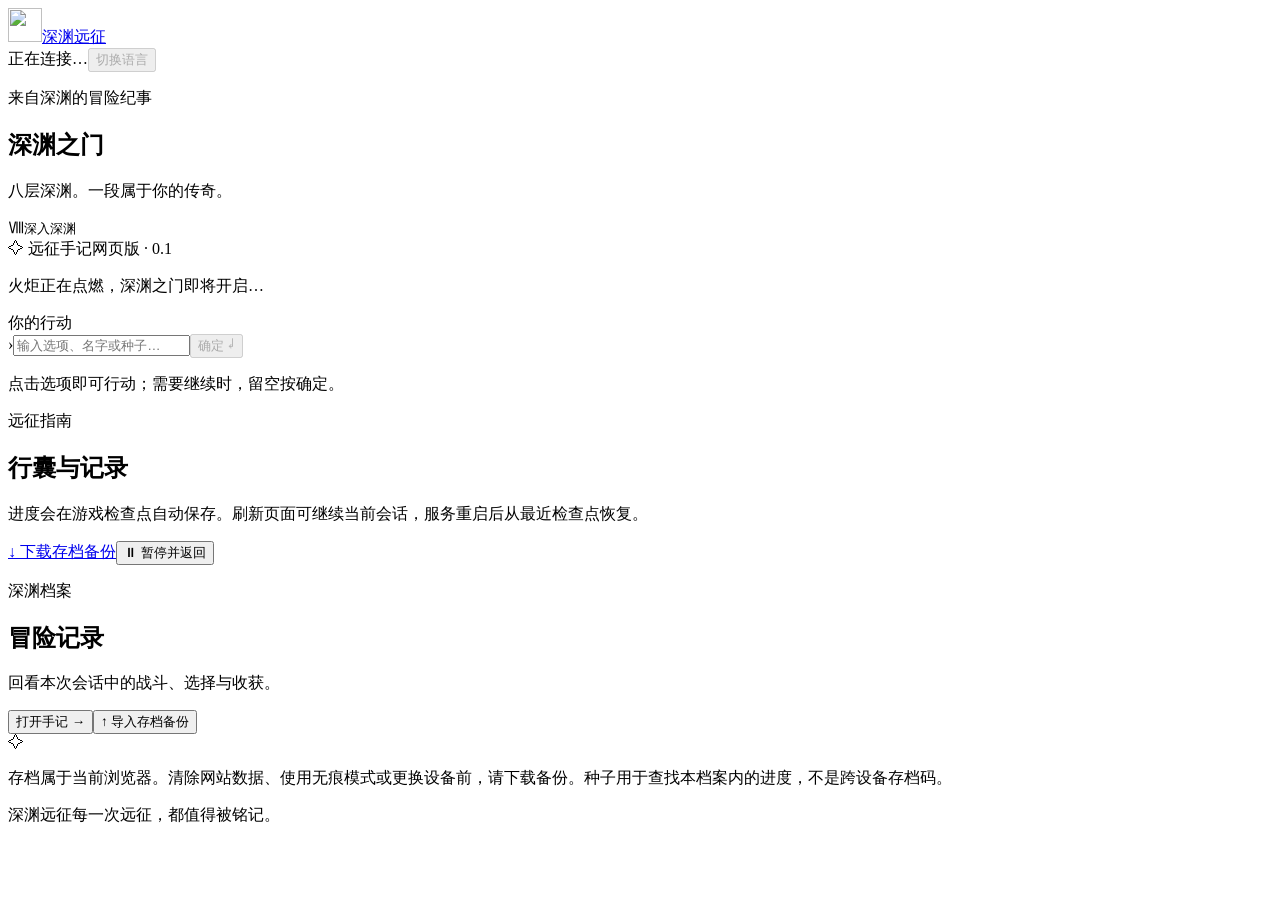
==== web/public/index.html @ 6ba10f48 "Add files via upload" ====
<!doctype html>
<html lang="zh-CN">
<head>
  <meta charset="utf-8">
  <meta name="viewport" content="width=device-width,initial-scale=1,viewport-fit=cover">
  <meta name="theme-color" content="#101614">
  <meta name="description" content="深渊远征。深入八层地下城，让每一步成为你的传奇。">
  <title>深渊远征</title>
  <link rel="icon" href="/mark.svg" type="image/svg+xml">
  <link rel="stylesheet" href="/styles.css">
  <script src="/app.js" defer></script>
</head>
<body>
  <header class="topbar">
    <a class="brand" href="/" data-i18n-aria="fullTitle" aria-label="深渊远征"><img src="/mark.svg" alt="" width="34" height="34"><span><span data-i18n="brand">深渊</span><span class="brand-light" data-i18n="brandSubtitle">远征</span></span></a>
    <div class="top-actions"><span id="connection" role="status">正在连接…</span><button id="shell-language" class="quiet" type="button" data-i18n="switchLanguage" disabled>切换语言</button></div>
  </header>
  <main>
    <section class="intro">
      <div><p class="eyebrow" data-i18n="eyebrow">来自深渊的冒险纪事</p><h1 data-i18n="title">深渊之门</h1><p class="subtitle" data-i18n="subtitle">八层深渊。一段属于你的传奇。</p></div>
      <div class="seal" aria-hidden="true"><span>Ⅷ</span><small data-i18n="seal">深入深渊</small></div>
    </section>
    <div class="workspace">
      <section class="game-panel" data-i18n-aria="gameLabel" aria-label="游戏">
        <div class="panel-heading"><span><span class="spark">✧</span> <span data-i18n="chronicle">远征手记</span></span><span class="edition" data-i18n="edition">网页版 · 0.1</span></div>
        <div id="notice" role="alert" hidden></div>
        <div id="screen" class="screen" role="log" aria-live="polite" aria-atomic="true"><p data-i18n="loading">火炬正在点燃，深渊之门即将开启…</p></div>
        <section id="puzzle" class="puzzle" hidden data-i18n-aria="trial" aria-label="双核试炼">
          <div class="trial-heading"><div><p class="eyebrow" data-i18n="trialEyebrow">双核守卫的考验</p><h2 data-i18n="trial">双核试炼</h2></div><strong id="moves"></strong></div>
          <p class="trial-rule" data-i18n="puzzleRule">推箱子撞动守卫，让守卫击碎两个金色核心。WASD / 方向键移动，也可以点击下方方向按钮。</p>
          <div id="board" class="board" role="grid" data-i18n-aria="boardLabel" aria-label="八乘八试炼棋盘" tabindex="0"></div>
          <div class="legend"><span data-i18n="legendPlayer">◆ 你</span><span data-i18n="legendBox">▣ 箱子</span><span data-i18n="legendMonster">♜ 守卫</span><span data-i18n="legendCore">✦ 核心</span></div>
          <div class="trial-bottom"><div class="dpad" data-i18n-aria="movementLabel" aria-label="移动"><button data-move="UP" class="up" data-i18n-aria="up" aria-label="向上">↑</button><button data-move="LEFT" data-i18n-aria="left" aria-label="向左">←</button><button data-move="DOWN" data-i18n-aria="down" aria-label="向下">↓</button><button data-move="RIGHT" data-i18n-aria="right" aria-label="向右">→</button></div><button id="quit-trial" class="quiet" data-i18n="quitTrial">放弃试炼</button><button id="finish-trial" class="primary" hidden data-i18n="return">返回远征</button></div>
        </section>
        <div id="choices" class="choices" data-i18n-aria="choicesLabel" aria-label="可选行动"></div>
        <form id="command-form" autocomplete="off">
          <label for="command" data-i18n="inputLabel">你的行动</label>
          <div class="input-row"><span aria-hidden="true">›</span><input id="command" name="command" maxlength="2000" placeholder="输入选项、名字或种子…" aria-describedby="input-hint"><button id="submit" class="primary" type="submit" data-i18n="send" disabled>确定 ↵</button></div>
          <p id="input-hint" data-i18n="inputHint">点击选项即可行动；需要继续时，留空按确定。</p>
        </form>
        <div id="ended" class="ended" hidden><p data-i18n="ended">这段旅程已告一段落，你的存档与成就仍在。</p><button id="restart" class="primary" data-i18n="gateway">返回主页</button></div>
      </section>
      <aside>
        <section class="side-card"><p class="eyebrow" data-i18n="fieldNotes">远征指南</p><h2 data-i18n="supplies">行囊与记录</h2><p data-i18n="saveNote">进度会在游戏检查点自动保存。刷新页面可继续当前会话，服务重启后从最近检查点恢复。</p><a href="/api/backup" class="side-action" id="backup" data-i18n="backup">↓ 下载存档备份</a><button id="pause" class="side-action" data-i18n="pause">⏸ 暂停并返回</button></section>
        <section class="side-card"><p class="eyebrow" data-i18n="archive">深渊档案</p><h2 data-i18n="history">冒险记录</h2><p data-i18n="historyNote">回看本次会话中的战斗、选择与收获。</p><button id="show-history" class="side-action" data-i18n="openHistory">打开手记 →</button><button id="import-backup" class="side-action" data-i18n="importBackup">↑ 导入存档备份</button><input id="backup-file" type="file" accept=".zip,application/zip" hidden></section>
        <div class="footnote"><span class="spark">✧</span><p data-i18n="storageNote">存档属于当前浏览器。清除网站数据、使用无痕模式或更换设备前，请下载备份。种子用于查找本档案内的进度，不是跨设备存档码。</p></div>
      </aside>
    </div>
    <footer><span data-i18n="fullTitle">深渊远征</span><span data-i18n="footer">每一次远征，都值得被铭记。</span></footer>
  </main>
  <dialog id="history-dialog"><div class="dialog-heading"><h2 data-i18n="history">冒险记录</h2><button id="close-history" data-i18n-aria="close" aria-label="关闭">×</button></div><pre id="history-text"></pre></dialog>
  <noscript>请启用 JavaScript 后开始游戏。</noscript>
</body>
</html>
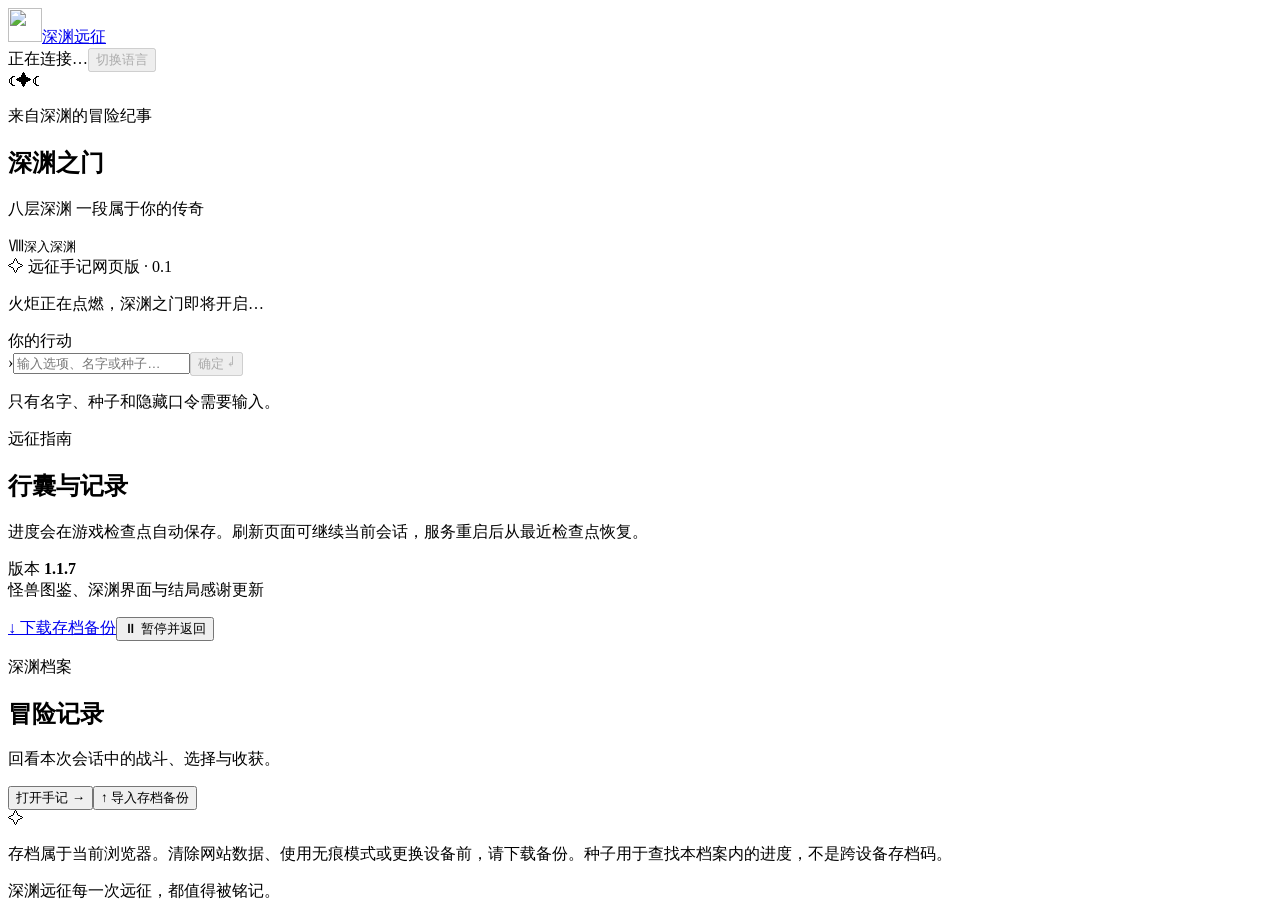
==== commit 73836fe2: "Add files via upload" ====
--- a/web/public/index.html
+++ b/web/public/index.html
@@ -4,7 +4,7 @@
   <meta charset="utf-8">
   <meta name="viewport" content="width=device-width,initial-scale=1,viewport-fit=cover">
   <meta name="theme-color" content="#101614">
-  <meta name="description" content="深渊远征。深入八层地下城，让每一步成为你的传奇。">
+  <meta name="description" content="深渊远征 深入八层地下城，让每一步成为你的传奇">
   <title>深渊远征</title>
   <link rel="icon" href="/mark.svg" type="image/svg+xml">
   <link rel="stylesheet" href="/styles.css">
@@ -16,8 +16,9 @@
     <div class="top-actions"><span id="connection" role="status">正在连接…</span><button id="shell-language" class="quiet" type="button" data-i18n="switchLanguage" disabled>切换语言</button></div>
   </header>
   <main>
+    <div class="abyss-ornament" aria-hidden="true"><span>☾</span><span>✦</span><span>☾</span></div>
     <section class="intro">
-      <div><p class="eyebrow" data-i18n="eyebrow">来自深渊的冒险纪事</p><h1 data-i18n="title">深渊之门</h1><p class="subtitle" data-i18n="subtitle">八层深渊。一段属于你的传奇。</p></div>
+      <div><p class="eyebrow" data-i18n="eyebrow">来自深渊的冒险纪事</p><h1 data-i18n="title">深渊之门</h1><p class="subtitle" data-i18n="subtitle">八层深渊 一段属于你的传奇</p></div>
       <div class="seal" aria-hidden="true"><span>Ⅷ</span><small data-i18n="seal">深入深渊</small></div>
     </section>
     <div class="workspace">
@@ -36,12 +37,12 @@
         <form id="command-form" autocomplete="off">
           <label for="command" data-i18n="inputLabel">你的行动</label>
           <div class="input-row"><span aria-hidden="true">›</span><input id="command" name="command" maxlength="2000" placeholder="输入选项、名字或种子…" aria-describedby="input-hint"><button id="submit" class="primary" type="submit" data-i18n="send" disabled>确定 ↵</button></div>
-          <p id="input-hint" data-i18n="inputHint">点击选项即可行动；需要继续时，留空按确定。</p>
+          <p id="input-hint" data-i18n="inputHint">只有名字、种子和隐藏口令需要输入。</p>
         </form>
-        <div id="ended" class="ended" hidden><p data-i18n="ended">这段旅程已告一段落，你的存档与成就仍在。</p><button id="restart" class="primary" data-i18n="gateway">返回主页</button></div>
+        <div id="ended" class="ended" hidden><p data-i18n="ended">这段旅程已告一段落，你的存档与成就仍在。</p><p class="thanks" data-i18n="thanks">感谢你踏入深渊</p><button id="restart" class="primary" data-i18n="gateway">返回主页</button></div>
       </section>
       <aside>
-        <section class="side-card"><p class="eyebrow" data-i18n="fieldNotes">远征指南</p><h2 data-i18n="supplies">行囊与记录</h2><p data-i18n="saveNote">进度会在游戏检查点自动保存。刷新页面可继续当前会话，服务重启后从最近检查点恢复。</p><a href="/api/backup" class="side-action" id="backup" data-i18n="backup">↓ 下载存档备份</a><button id="pause" class="side-action" data-i18n="pause">⏸ 暂停并返回</button></section>
+        <section class="side-card"><p class="eyebrow" data-i18n="fieldNotes">远征指南</p><h2 data-i18n="supplies">行囊与记录</h2><p data-i18n="saveNote">进度会在游戏检查点自动保存。刷新页面可继续当前会话，服务重启后从最近检查点恢复。</p><p class="release-note"><span data-i18n="versionLabel">版本</span> <strong data-i18n="releaseVersion">1.1.7</strong><br><span data-i18n="releaseNote">怪兽图鉴、深渊界面与结局感谢更新</span></p><a href="/api/backup" class="side-action" id="backup" data-i18n="backup">↓ 下载存档备份</a><button id="pause" class="side-action" data-i18n="pause">⏸ 暂停并返回</button></section>
         <section class="side-card"><p class="eyebrow" data-i18n="archive">深渊档案</p><h2 data-i18n="history">冒险记录</h2><p data-i18n="historyNote">回看本次会话中的战斗、选择与收获。</p><button id="show-history" class="side-action" data-i18n="openHistory">打开手记 →</button><button id="import-backup" class="side-action" data-i18n="importBackup">↑ 导入存档备份</button><input id="backup-file" type="file" accept=".zip,application/zip" hidden></section>
         <div class="footnote"><span class="spark">✧</span><p data-i18n="storageNote">存档属于当前浏览器。清除网站数据、使用无痕模式或更换设备前，请下载备份。种子用于查找本档案内的进度，不是跨设备存档码。</p></div>
       </aside>
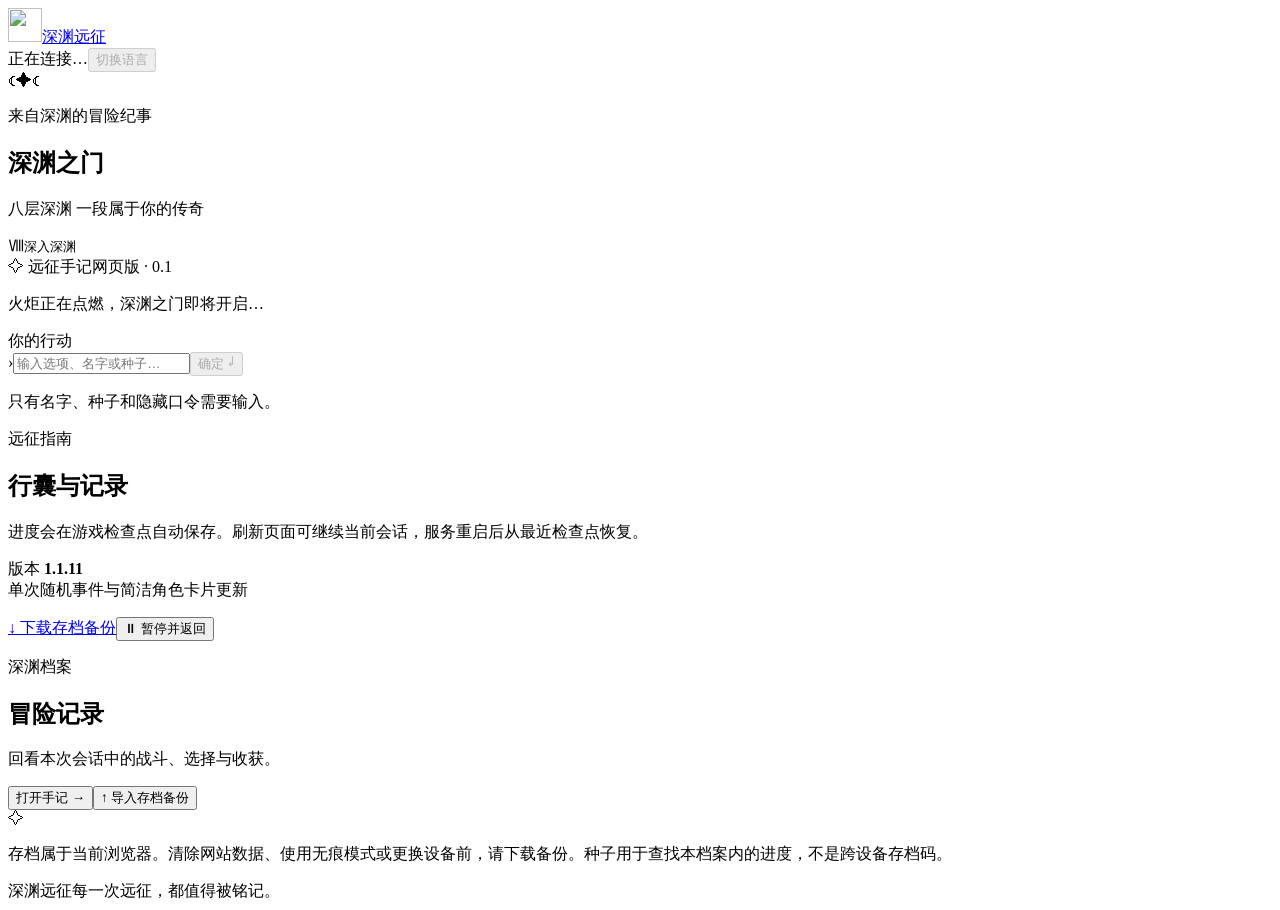
==== commit ecc14b33: "Add files via upload" ====
--- a/web/public/index.html
+++ b/web/public/index.html
@@ -42,7 +42,7 @@
         <div id="ended" class="ended" hidden><p data-i18n="ended">这段旅程已告一段落，你的存档与成就仍在。</p><p class="thanks" data-i18n="thanks">感谢你踏入深渊</p><button id="restart" class="primary" data-i18n="gateway">返回主页</button></div>
       </section>
       <aside>
-        <section class="side-card"><p class="eyebrow" data-i18n="fieldNotes">远征指南</p><h2 data-i18n="supplies">行囊与记录</h2><p data-i18n="saveNote">进度会在游戏检查点自动保存。刷新页面可继续当前会话，服务重启后从最近检查点恢复。</p><p class="release-note"><span data-i18n="versionLabel">版本</span> <strong data-i18n="releaseVersion">1.1.7</strong><br><span data-i18n="releaseNote">怪兽图鉴、深渊界面与结局感谢更新</span></p><a href="/api/backup" class="side-action" id="backup" data-i18n="backup">↓ 下载存档备份</a><button id="pause" class="side-action" data-i18n="pause">⏸ 暂停并返回</button></section>
+        <section class="side-card"><p class="eyebrow" data-i18n="fieldNotes">远征指南</p><h2 data-i18n="supplies">行囊与记录</h2><p data-i18n="saveNote">进度会在游戏检查点自动保存。刷新页面可继续当前会话，服务重启后从最近检查点恢复。</p><p class="release-note"><span data-i18n="versionLabel">版本</span> <strong data-i18n="releaseVersion">1.1.11</strong><br><span data-i18n="releaseNote">单次随机事件与简洁角色卡片更新</span></p><a href="/api/backup" class="side-action" id="backup" data-i18n="backup">↓ 下载存档备份</a><button id="pause" class="side-action" data-i18n="pause">⏸ 暂停并返回</button></section>
         <section class="side-card"><p class="eyebrow" data-i18n="archive">深渊档案</p><h2 data-i18n="history">冒险记录</h2><p data-i18n="historyNote">回看本次会话中的战斗、选择与收获。</p><button id="show-history" class="side-action" data-i18n="openHistory">打开手记 →</button><button id="import-backup" class="side-action" data-i18n="importBackup">↑ 导入存档备份</button><input id="backup-file" type="file" accept=".zip,application/zip" hidden></section>
         <div class="footnote"><span class="spark">✧</span><p data-i18n="storageNote">存档属于当前浏览器。清除网站数据、使用无痕模式或更换设备前，请下载备份。种子用于查找本档案内的进度，不是跨设备存档码。</p></div>
       </aside>
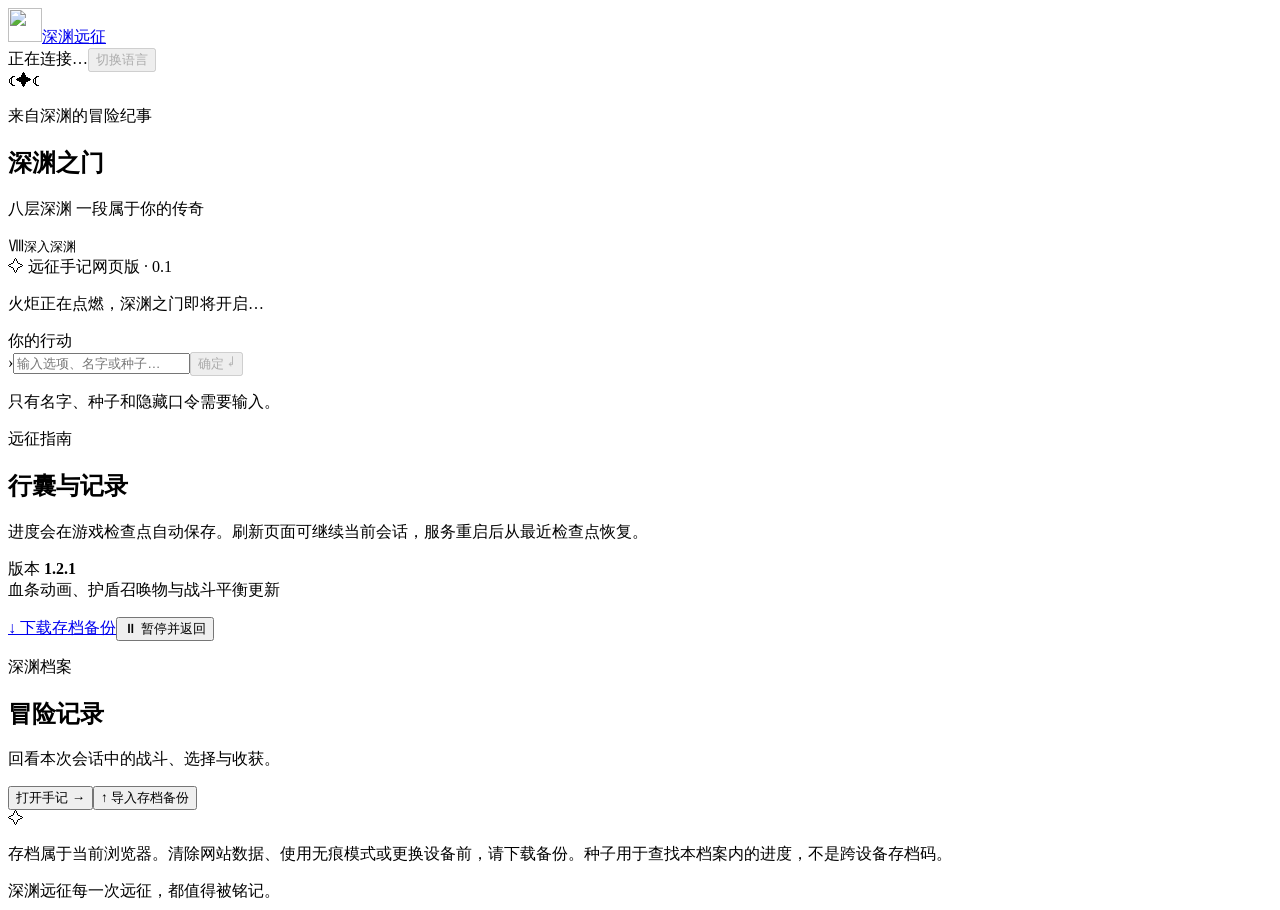
==== commit e88afde1: "Add files via upload" ====
--- a/web/public/index.html
+++ b/web/public/index.html
@@ -42,7 +42,7 @@
         <div id="ended" class="ended" hidden><p data-i18n="ended">这段旅程已告一段落，你的存档与成就仍在。</p><p class="thanks" data-i18n="thanks">感谢你踏入深渊</p><button id="restart" class="primary" data-i18n="gateway">返回主页</button></div>
       </section>
       <aside>
-        <section class="side-card"><p class="eyebrow" data-i18n="fieldNotes">远征指南</p><h2 data-i18n="supplies">行囊与记录</h2><p data-i18n="saveNote">进度会在游戏检查点自动保存。刷新页面可继续当前会话，服务重启后从最近检查点恢复。</p><p class="release-note"><span data-i18n="versionLabel">版本</span> <strong data-i18n="releaseVersion">1.1.11</strong><br><span data-i18n="releaseNote">单次随机事件与简洁角色卡片更新</span></p><a href="/api/backup" class="side-action" id="backup" data-i18n="backup">↓ 下载存档备份</a><button id="pause" class="side-action" data-i18n="pause">⏸ 暂停并返回</button></section>
+        <section class="side-card"><p class="eyebrow" data-i18n="fieldNotes">远征指南</p><h2 data-i18n="supplies">行囊与记录</h2><p data-i18n="saveNote">进度会在游戏检查点自动保存。刷新页面可继续当前会话，服务重启后从最近检查点恢复。</p><p class="release-note"><span data-i18n="versionLabel">版本</span> <strong data-i18n="releaseVersion">1.2.1</strong><br><span data-i18n="releaseNote">血条动画、护盾召唤物与战斗平衡更新</span></p><a href="/api/backup" class="side-action" id="backup" data-i18n="backup">↓ 下载存档备份</a><button id="pause" class="side-action" data-i18n="pause">⏸ 暂停并返回</button></section>
         <section class="side-card"><p class="eyebrow" data-i18n="archive">深渊档案</p><h2 data-i18n="history">冒险记录</h2><p data-i18n="historyNote">回看本次会话中的战斗、选择与收获。</p><button id="show-history" class="side-action" data-i18n="openHistory">打开手记 →</button><button id="import-backup" class="side-action" data-i18n="importBackup">↑ 导入存档备份</button><input id="backup-file" type="file" accept=".zip,application/zip" hidden></section>
         <div class="footnote"><span class="spark">✧</span><p data-i18n="storageNote">存档属于当前浏览器。清除网站数据、使用无痕模式或更换设备前，请下载备份。种子用于查找本档案内的进度，不是跨设备存档码。</p></div>
       </aside>
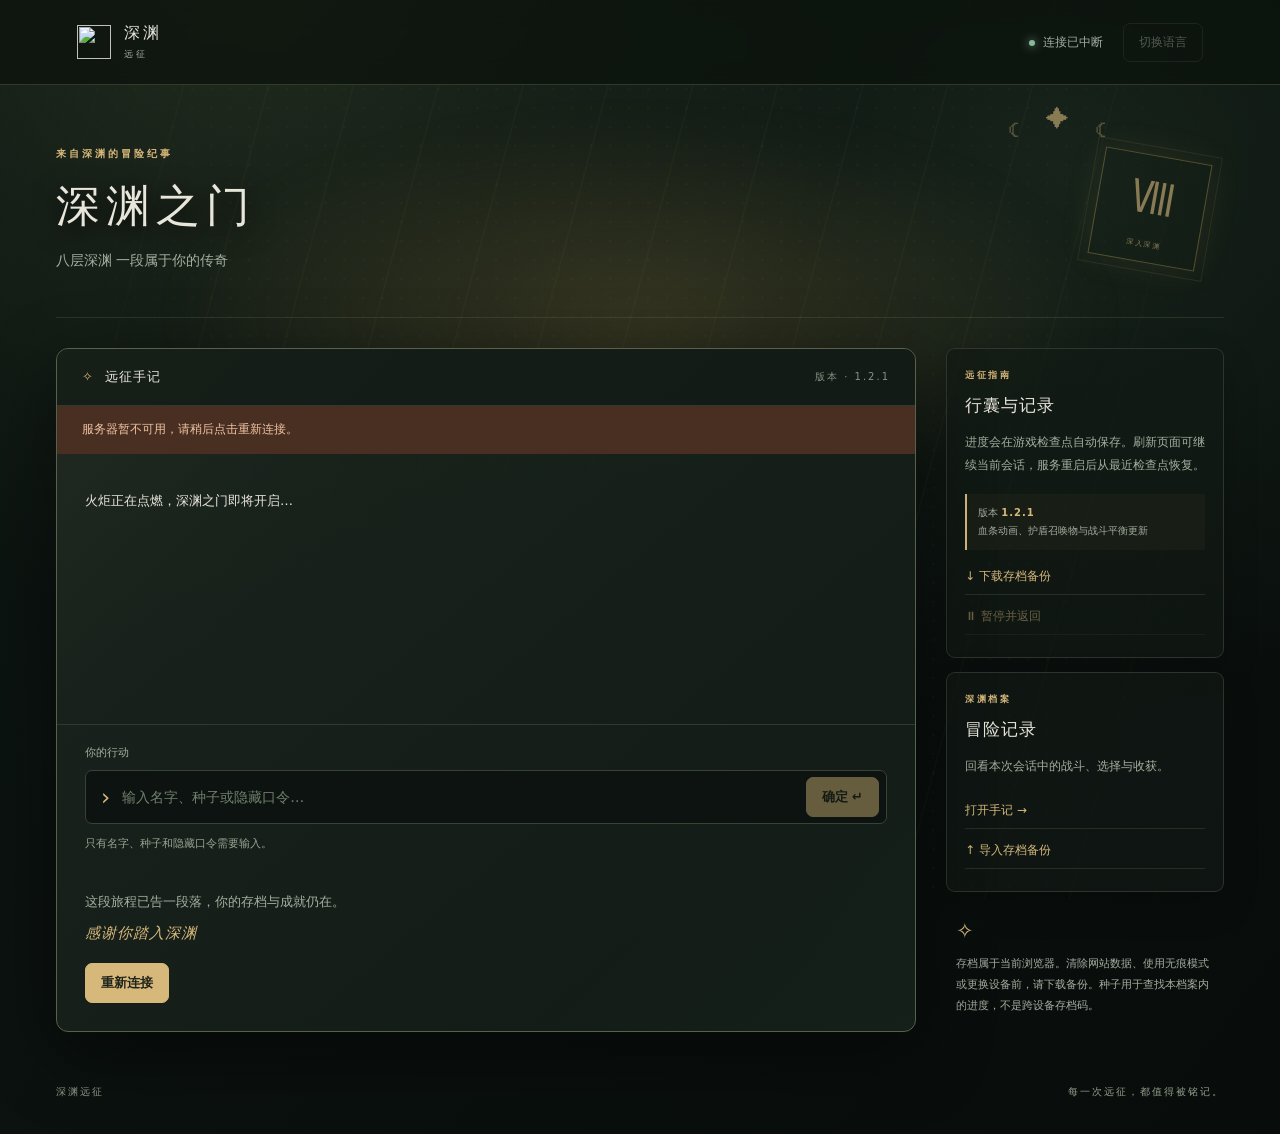
==== commit 5cb2812d: "Add files via upload" ====
--- a/web/public/index.html
+++ b/web/public/index.html
@@ -8,6 +8,7 @@
   <title>深渊远征</title>
   <link rel="icon" href="/mark.svg" type="image/svg+xml">
   <link rel="stylesheet" href="/styles.css">
+  <link rel="stylesheet" href="/shield-bars.css">
   <script src="/app.js" defer></script>
 </head>
 <body>
@@ -42,7 +43,7 @@
         <div id="ended" class="ended" hidden><p data-i18n="ended">这段旅程已告一段落，你的存档与成就仍在。</p><p class="thanks" data-i18n="thanks">感谢你踏入深渊</p><button id="restart" class="primary" data-i18n="gateway">返回主页</button></div>
       </section>
       <aside>
-        <section class="side-card"><p class="eyebrow" data-i18n="fieldNotes">远征指南</p><h2 data-i18n="supplies">行囊与记录</h2><p data-i18n="saveNote">进度会在游戏检查点自动保存。刷新页面可继续当前会话，服务重启后从最近检查点恢复。</p><p class="release-note"><span data-i18n="versionLabel">版本</span> <strong data-i18n="releaseVersion">1.2.1</strong><br><span data-i18n="releaseNote">血条动画、护盾召唤物与战斗平衡更新</span></p><a href="/api/backup" class="side-action" id="backup" data-i18n="backup">↓ 下载存档备份</a><button id="pause" class="side-action" data-i18n="pause">⏸ 暂停并返回</button></section>
+        <section class="side-card"><p class="eyebrow" data-i18n="fieldNotes">远征指南</p><h2 data-i18n="supplies">行囊与记录</h2><p data-i18n="saveNote">进度会在游戏检查点自动保存。刷新页面可继续当前会话，服务重启后从最近检查点恢复。</p><p class="release-note"><span data-i18n="versionLabel">版本</span> <strong data-i18n="releaseVersion">1.2.4</strong><br><span data-i18n="releaseNote">护盾显示、事件按钮与战斗平衡更新</span></p><a href="/api/backup" class="side-action" id="backup" data-i18n="backup">↓ 下载存档备份</a><button id="pause" class="side-action" data-i18n="pause">⏸ 暂停并返回</button></section>
         <section class="side-card"><p class="eyebrow" data-i18n="archive">深渊档案</p><h2 data-i18n="history">冒险记录</h2><p data-i18n="historyNote">回看本次会话中的战斗、选择与收获。</p><button id="show-history" class="side-action" data-i18n="openHistory">打开手记 →</button><button id="import-backup" class="side-action" data-i18n="importBackup">↑ 导入存档备份</button><input id="backup-file" type="file" accept=".zip,application/zip" hidden></section>
         <div class="footnote"><span class="spark">✧</span><p data-i18n="storageNote">存档属于当前浏览器。清除网站数据、使用无痕模式或更换设备前，请下载备份。种子用于查找本档案内的进度，不是跨设备存档码。</p></div>
       </aside>
--- a/styles.css
+++ b/styles.css
@@ -0,0 +1,11 @@
+:root{color-scheme:dark;--bg:#0a100e;--panel:#151c18;--line:#313a30;--ink:#e8e6db;--muted:#a5aea0;--gold:#d6b87b;--green:#88b99a;--red:#e29582;font-family:Inter,"PingFang SC","Microsoft YaHei",system-ui,sans-serif}
+/* Atmospheric layer: visual-only; it never depends on game or combat state. */
+body{background:radial-gradient(ellipse at 20% -10%,#39452e88 0,transparent 43%),radial-gradient(ellipse at 83% 15%,#26392977 0,transparent 39%),linear-gradient(125deg,#0c1511,var(--bg) 55%,#080d0b)!important;overflow-x:hidden}body:before,body:after{content:"";position:fixed;pointer-events:none;z-index:-1}body:before{inset:0;opacity:.52;background:repeating-linear-gradient(105deg,transparent 0 34px,#d8bb7410 35px 36px,transparent 37px 82px),radial-gradient(circle at 12% 68%,#b2944b16 0 1px,transparent 2px);background-size:auto,19px 19px;mask-image:linear-gradient(90deg,#0000,#000 18%,#000 82%,#0000)}body:after{width:min(1040px,92vw);height:430px;top:100px;left:50%;transform:translateX(-50%);background:radial-gradient(ellipse at center,#d5af5930,transparent 64%);filter:blur(24px)}main{position:relative!important}.abyss-ornament{position:absolute;right:145px;top:32px;display:flex;gap:18px;color:#d6b87b55;font:23px Georgia;letter-spacing:8px}.abyss-ornament span:nth-child(2){transform:translateY(-10px);color:#d6b87b99}.topbar{background:#0c130dbb!important;backdrop-filter:blur(12px);border-bottom-color:#65705066!important}.topbar #connection:before{box-shadow:0 0 10px var(--green)}.intro{padding:62px 0 47px!important;border-bottom:1px solid #6f795940}.intro h1{text-shadow:0 5px 26px #000}.seal{border-color:#b89b5666!important;color:#d6b87b99!important;box-shadow:0 0 35px #b89b561c}.workspace{grid-template-columns:minmax(0,1fr) 278px!important;gap:30px!important;padding-top:30px}.game-panel{position:relative;isolation:isolate;border-color:#59604c!important;background:linear-gradient(140deg,#1c261fef,#111a16)!important;box-shadow:0 22px 75px #0007!important}.game-panel:before{content:"";position:absolute;inset:0;background:linear-gradient(135deg,#cdb3710a,transparent 24%,transparent 75%,#77a3790b);pointer-events:none;z-index:-1}.panel-heading{background:#111a14aa}.screen .divider{background:linear-gradient(90deg,transparent,#bba05a66,transparent)!important}.choice{background:linear-gradient(110deg,#1c261f,#18221c)!important}.side-card{border:1px solid #46504488!important;background:#121a15aa!important;border-radius:9px!important;padding:20px 18px 22px!important;margin-bottom:14px!important;box-shadow:0 14px 35px #0003}.footnote{padding:13px 10px 22px!important}@media(max-width:500px){.abyss-ornament{right:10px;top:25px;gap:5px;font-size:16px}.workspace{padding-top:18px!important}}
+.health-row{display:grid;grid-template-columns:minmax(65px,1fr) minmax(50px,1.5fr) auto;gap:12px;align-items:center;margin:10px 0;font-size:12px}.health-row progress{appearance:none;border:0;border-radius:4px;width:100%;height:6px;background:#344536;color:#91b99a;overflow:hidden}.health-row progress::-webkit-progress-bar{background:#344536}.health-row progress::-webkit-progress-value{background:#91b99a}.health-row progress::-moz-progress-bar{background:#91b99a}
+.health-row{grid-template-columns:minmax(115px,1fr) minmax(120px,1.65fr) minmax(86px,auto);padding:9px 11px;border-radius:6px;gap:15px}.health-row>span:first-child{font-weight:600;overflow:hidden;text-overflow:ellipsis;white-space:nowrap}.health-row>span:last-child{font-variant-numeric:tabular-nums;text-align:right}.health-row.player-health{background:#1f493324;color:#bcefd0}.health-row.enemy-health{background:#562b2926;color:#ffc0b4}.health-row.player-health progress{color:#72d394;background:#294938}.health-row.player-health progress::-webkit-progress-bar{background:#294938}.health-row.player-health progress::-webkit-progress-value{background:#72d394}.health-row.player-health progress::-moz-progress-bar{background:#72d394}.health-row.enemy-health progress{color:#e77f73;background:#4c2928}.health-row.enemy-health progress::-webkit-progress-bar{background:#4c2928}.health-row.enemy-health progress::-webkit-progress-value{background:#e77f73}.health-row.enemy-health progress::-moz-progress-bar{background:#e77f73}.combat-event{display:flex!important;align-items:baseline;gap:9px;min-height:1.7em;padding:2px 5px;font-family:ui-monospace,"SFMono-Regular","PingFang SC",monospace}.combat-icon{width:18px;text-align:center}.combat-label{color:var(--muted);min-width:0;overflow:hidden;text-overflow:ellipsis;white-space:nowrap}.combat-number{font-size:15px;font-variant-numeric:tabular-nums}.player-hit .combat-number{color:#e8d398}.enemy-hit .combat-number{color:#ef9a8d}.critical-hit .combat-icon,.critical-hit .combat-number{color:#ff6969;text-shadow:0 0 14px #e9477c88}.critical-hit .combat-number{font-size:18px}@media(max-width:500px){.health-row{grid-template-columns:minmax(76px,1fr) minmax(72px,1.35fr) auto;gap:8px;padding:8px;font-size:11px}}
+.summon-heading{margin:15px 0 4px 16px;padding:5px 10px;border-left:3px solid #d75e57;color:#ffb1a6;background:#5a29252b;font-size:11px;font-weight:700;letter-spacing:.09em;text-transform:uppercase}.health-row.summon-health{margin:5px 0 5px 16px;border-left:3px solid #c75a54;background:#54252545}
+.choices.class-choices{grid-template-columns:1fr;gap:7px}.choice.class-choice{min-height:48px;padding:10px 15px;background:linear-gradient(100deg,#202b22,#172019);border-left:3px solid #b89b56}.choice.class-choice .number{font-size:16px}.choice.class-choice .label{font-family:ui-monospace,"SFMono-Regular","PingFang SC",monospace;font-variant-numeric:tabular-nums;letter-spacing:.01em}
+.choice[data-locked="true"]{opacity:.38;text-decoration:line-through;cursor:not-allowed}.choice[data-locked="true"] .number{color:#8c7562}
+.ended .thanks{color:var(--gold);font:italic 15px Georgia,"Songti SC",serif;letter-spacing:1px;margin:0 0 20px}
+.release-note{margin:17px 0 5px!important;padding:10px 11px;border-left:2px solid var(--gold);background:#b89b560c;color:var(--muted)!important;font-size:10px!important;line-height:1.8!important}.release-note strong{color:var(--gold);letter-spacing:1px}
+*{box-sizing:border-box}body{margin:0;background:radial-gradient(ellipse at 65% -15%,#2a3627 0,transparent 57%),var(--bg);color:var(--ink);min-height:100vh}button,input,a{-webkit-tap-highlight-color:transparent}button,input{font:inherit}button,a{touch-action:manipulation}button{cursor:pointer}button:disabled{cursor:wait;opacity:.45}button,a,input{outline-offset:5px}button:focus-visible,a:focus-visible,input:focus-visible,#board:focus-visible{outline:2px solid var(--gold)}button{color:inherit;border:1px solid var(--line);background:#1c261f;border-radius:7px;padding:10px 15px;transition:background .15s,border-color .15s}button:hover:not(:disabled){background:#2c382d;border-color:#8a825f}a{color:inherit;text-decoration:none}[hidden]{display:none!important}.topbar{height:85px;max-width:1360px;margin:auto;padding:0 6%;display:flex;justify-content:space-between;align-items:center;border-bottom:1px solid var(--line)}.brand{display:flex;align-items:center;gap:13px;letter-spacing:3px;font-family:Georgia,serif;font-size:16px}.brand-light{display:block;font:9px system-ui;letter-spacing:3.3px;color:var(--muted);margin-top:4px}.top-actions{display:flex;align-items:center;gap:20px}#connection{font-size:12px;color:var(--muted)}#connection:before{content:"";display:inline-block;width:6px;height:6px;border-radius:50%;background:var(--green);margin-right:8px}.quiet{background:transparent;font-size:12px;color:var(--muted)}main{max-width:1240px;padding:0 36px;margin:auto}.intro{padding:55px 0 42px;display:flex;align-items:center;justify-content:space-between}.eyebrow{font-size:10px;font-weight:600;letter-spacing:3px;color:var(--gold);margin:0 0 16px}h1{font-size:44px;letter-spacing:6px;font-family:Georgia,"Songti SC",serif;font-weight:500;margin:0 0 16px}.subtitle{color:var(--muted);font-size:14px;margin:0}.seal{width:108px;height:108px;border:1px solid #b89b563f;transform:rotate(10deg);display:flex;align-items:center;justify-content:center;flex-direction:column;outline:1px solid #b89b5620;outline-offset:8px;margin-right:20px;color:#b89b5666}.seal span{font:45px Georgia}.seal small{font-size:7px;letter-spacing:2px;margin-top:12px}.workspace{display:grid;grid-template-columns:minmax(0,1fr) 260px;gap:26px;align-items:start}.game-panel{background:linear-gradient(140deg,#1b231dcc,#111a16);border:1px solid var(--line);border-radius:12px;overflow:hidden;box-shadow:0 15px 65px #0003}.panel-heading{padding:19px 25px;border-bottom:1px solid var(--line);display:flex;justify-content:space-between;align-items:center;font-size:13px;letter-spacing:1px}.spark{color:var(--gold);margin-right:6px}.edition{font-size:10px;color:#899183;letter-spacing:2px}.screen{padding:22px 28px 10px;min-height:230px;max-height:540px;overflow:auto;scrollbar-color:#4b5948 transparent;line-height:1.85;font-size:13px}.screen .text-line{white-space:pre-wrap;overflow-wrap:anywhere;min-height:1em;font-family:ui-monospace,"SFMono-Regular","PingFang SC",monospace}.screen .divider{height:1px;background:linear-gradient(90deg,transparent,#56604455,transparent);margin:14px 0}.screen .heading-line{color:var(--gold)}.choices{display:grid;grid-template-columns:repeat(2,minmax(0,1fr));gap:9px;padding:20px 28px}.choice{display:flex;text-align:left;align-items:center;gap:13px;min-height:53px;font-size:12px;line-height:1.55}.choice .number{flex:0 0 23px;color:var(--gold);font-family:Georgia,serif;font-size:18px}.choice .label{overflow-wrap:anywhere}.primary{background:var(--gold);color:#20251b;border:1px solid var(--gold);font-weight:600;font-size:13px}.primary:hover:not(:disabled){background:#e6ce98;color:#11180f}#command-form{border-top:1px solid var(--line);padding:20px 28px 15px}#command-form label{display:block;font-size:11px;color:var(--muted);margin-bottom:10px}.input-row{display:flex;align-items:center;gap:12px;background:#0c1310;border:1px solid #384336;border-radius:7px;padding:6px 7px 6px 15px}.input-row>span{color:var(--gold);font-size:23px}input{min-width:0;flex:1;border:0;color:var(--ink);background:transparent;padding:9px 0;font-size:14px}input::placeholder{color:#72806e}#input-hint{font-size:11px;color:#9aa492;line-height:1.7;margin:11px 0 0}.side-card{border-bottom:1px solid var(--line);padding:21px 4px 23px;margin-bottom:8px}.side-card .eyebrow{font-size:9px;letter-spacing:2.7px;margin-bottom:12px}h2{font-size:17px;font-weight:500;margin:0 0 14px;letter-spacing:1px}.side-card>p:not(.eyebrow),.footnote p{color:var(--muted);font-size:12px;line-height:1.9}.side-action{border:0;background:transparent;border-radius:0;border-bottom:1px solid #56604455;padding:13px 0 9px;display:block;width:100%;text-align:left;color:var(--gold);font-size:12px}.side-action:hover{color:#ffe1a7}.footnote{padding:22px 4px;font-size:21px}.footnote p{font-size:11px}footer{display:flex;justify-content:space-between;gap:20px;color:#939d8b;font-size:10px;letter-spacing:2px;padding:35px 0}#notice{background:#492e22;color:#f0c4a2;font-size:12px;line-height:1.8;padding:13px 25px}.ended{padding:12px 28px 28px}.ended p{font-size:13px;color:var(--muted)}dialog{color:var(--ink);background:var(--panel);border:1px solid #526049;border-radius:12px;width:min(840px,93vw);max-height:85vh;padding:24px}dialog::backdrop{background:#000a;backdrop-filter:blur(5px)}.dialog-heading{display:flex;justify-content:space-between;align-items:center}#history-text{white-space:pre-wrap;overflow-wrap:anywhere;font-size:12px;line-height:1.9}.puzzle{padding:25px 28px}.trial-heading{display:flex;justify-content:space-between;gap:10px;align-items:center}.trial-heading .eyebrow{font-size:8px;letter-spacing:2px;margin-bottom:10px}#moves{font:24px Georgia;color:var(--gold);white-space:nowrap}.trial-rule{font-size:12px;line-height:1.8;color:var(--muted)}.board{display:grid;grid-template-columns:repeat(8,1fr);gap:4px;padding:8px;background:#09110e;border:1px solid #41513b;border-radius:7px;max-width:480px;margin:22px auto}.cell{aspect-ratio:1;border-radius:3px;background:#1b2821;position:relative;display:flex;align-items:center;justify-content:center;font-size:clamp(15px,3vw,29px);border:1px solid #40514225}.cell.edge{background:#131e18}.cell.core{background:#80642a;color:#ffe49d;box-shadow:inset 0 0 12px #d5a84644}.cell.player{color:#b9efd0;text-shadow:0 0 12px #94eabf66}.cell.monster{color:#ffb8a4;background:#4a3028}.cell.box{color:#dfcdb0}.cell.broken:after{content:"✧";position:absolute;inset:0;display:grid;place-items:center;color:#fff0ad;animation:shatter .6s both;pointer-events:none}.legend{display:flex;gap:18px;flex-wrap:wrap;justify-content:center;font-size:11px;color:var(--muted)}.trial-bottom{display:flex;align-items:center;justify-content:space-between;gap:10px;margin-top:22px}.dpad{display:grid;grid-template-columns:repeat(3,44px);gap:5px}.dpad .up{grid-column:2}.dpad button:nth-child(2){grid-column:1}.dpad button{height:40px;padding:5px;font-size:21px}.puzzle-result{color:var(--gold)}@keyframes shatter{0%{transform:scale(.7);opacity:1}100%{transform:scale(2.5);opacity:0}}@media(prefers-reduced-motion:reduce){*{animation:none!important;transition:none!important}}@media(min-width:1400px){main{padding-top:12px}}@media(max-width:850px){.workspace{grid-template-columns:minmax(0,1fr)}aside{display:grid;grid-template-columns:1fr 1fr;gap:18px}.footnote{grid-column:1/-1;padding:0}.side-card{padding-top:10px}.seal{width:85px;height:85px}.intro{padding:37px 0}.screen{max-height:480px}}@media(max-width:500px){main{padding:0 16px}.topbar{height:70px;padding:0 18px}.top-actions{gap:9px}#connection{font-size:10px}.brand{font-size:12px;gap:8px}.brand-light{font-size:7px}.brand img{width:28px}h1{font-size:32px;letter-spacing:4px}.subtitle{font-size:12px}.seal{width:62px;height:62px;margin-right:8px}.seal span{font-size:29px}.seal small{font-size:5px;letter-spacing:1px}.eyebrow{font-size:8px;letter-spacing:2px}.screen{padding:17px 16px 5px;font-size:12px;max-height:440px}.choices{padding:16px;gap:8px;grid-template-columns:1fr}.choice{min-height:46px}.panel-heading{padding:16px}#command-form{padding:16px}#command{font-size:16px}.puzzle{padding:18px 12px}.board{gap:3px;padding:5px}.legend{gap:12px;font-size:10px}footer{font-size:8px;letter-spacing:1px}#moves{font-size:21px}}
--- a/shield-bars.css
+++ b/shield-bars.css
@@ -0,0 +1,6 @@
+/* Additive combat-meter layer: it deliberately does not change any game values. */
+.health-row{grid-template-columns:minmax(105px,1fr) minmax(120px,205px) minmax(86px,auto)}
+.health-meter{justify-self:start;width:100%;max-width:205px}
+.shield-fill{position:absolute;z-index:1;top:0;bottom:0;border-radius:0 999px 999px 0;background:linear-gradient(90deg,#7b828a,#bcc2c9);box-shadow:0 0 8px #bdc4cc55}
+.health-fill{z-index:2}
+@media(max-width:500px){.health-row{grid-template-columns:minmax(76px,1fr) minmax(80px,1.25fr) auto}.health-meter{max-width:none}}
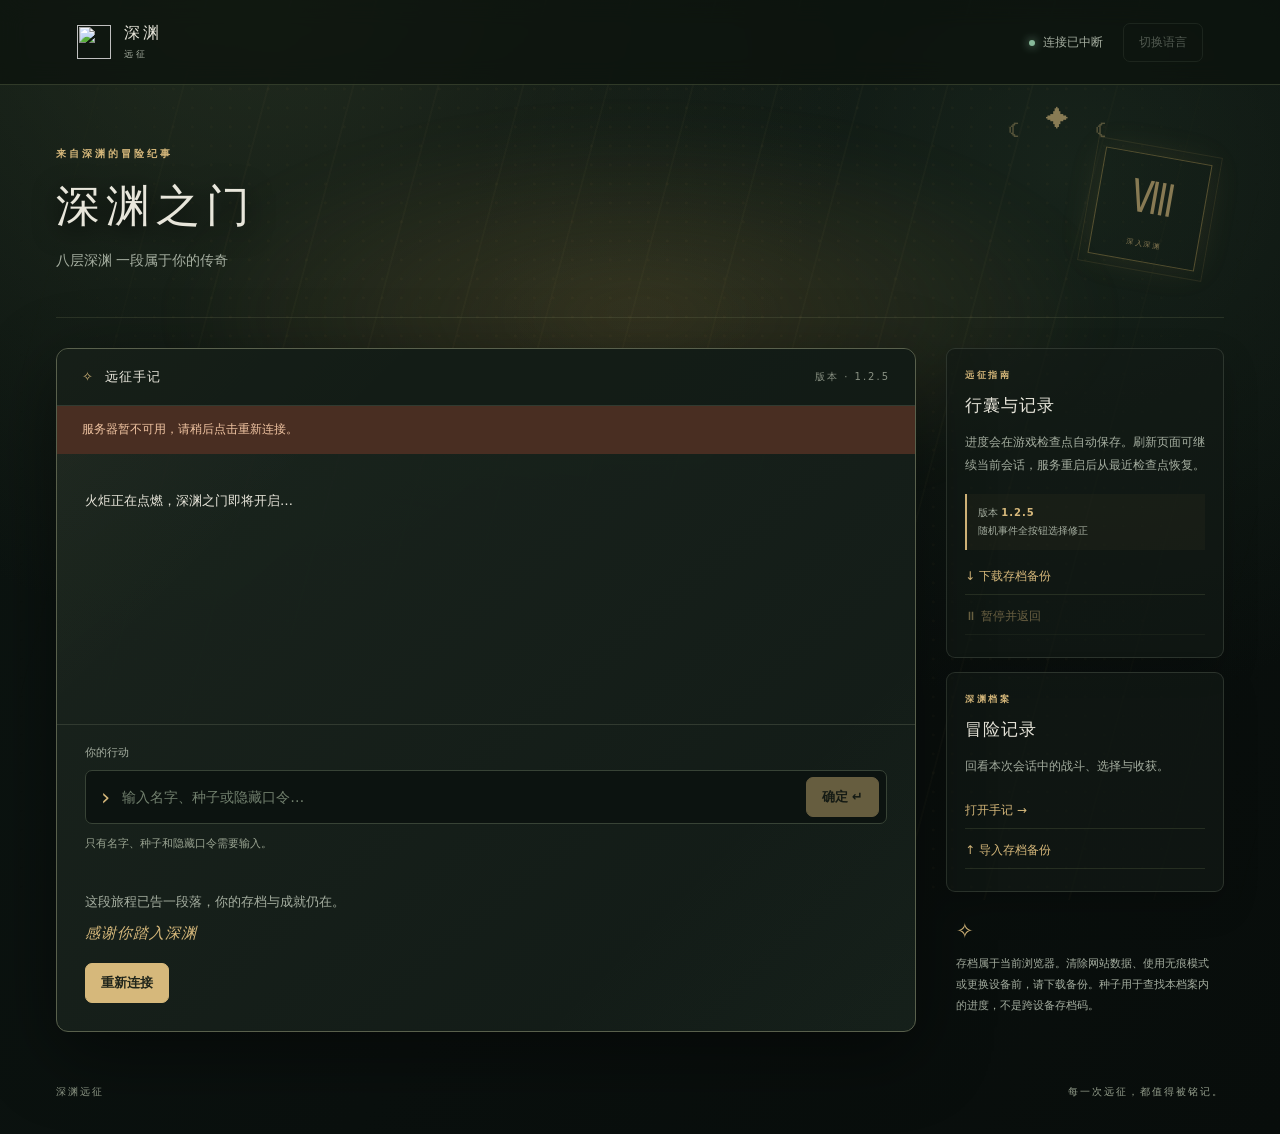
==== commit 3b739797: "Add files via upload" ====
--- a/web/public/index.html
+++ b/web/public/index.html
@@ -43,7 +43,7 @@
         <div id="ended" class="ended" hidden><p data-i18n="ended">这段旅程已告一段落，你的存档与成就仍在。</p><p class="thanks" data-i18n="thanks">感谢你踏入深渊</p><button id="restart" class="primary" data-i18n="gateway">返回主页</button></div>
       </section>
       <aside>
-        <section class="side-card"><p class="eyebrow" data-i18n="fieldNotes">远征指南</p><h2 data-i18n="supplies">行囊与记录</h2><p data-i18n="saveNote">进度会在游戏检查点自动保存。刷新页面可继续当前会话，服务重启后从最近检查点恢复。</p><p class="release-note"><span data-i18n="versionLabel">版本</span> <strong data-i18n="releaseVersion">1.2.4</strong><br><span data-i18n="releaseNote">护盾显示、事件按钮与战斗平衡更新</span></p><a href="/api/backup" class="side-action" id="backup" data-i18n="backup">↓ 下载存档备份</a><button id="pause" class="side-action" data-i18n="pause">⏸ 暂停并返回</button></section>
+        <section class="side-card"><p class="eyebrow" data-i18n="fieldNotes">远征指南</p><h2 data-i18n="supplies">行囊与记录</h2><p data-i18n="saveNote">进度会在游戏检查点自动保存。刷新页面可继续当前会话，服务重启后从最近检查点恢复。</p><p class="release-note"><span data-i18n="versionLabel">版本</span> <strong data-i18n="releaseVersion">1.2.6</strong><br><span data-i18n="releaseNote">护盾动画、事件交互与战斗修复</span></p><a href="/api/backup" class="side-action" id="backup" data-i18n="backup">↓ 下载存档备份</a><button id="pause" class="side-action" data-i18n="pause">⏸ 暂停并返回</button></section>
         <section class="side-card"><p class="eyebrow" data-i18n="archive">深渊档案</p><h2 data-i18n="history">冒险记录</h2><p data-i18n="historyNote">回看本次会话中的战斗、选择与收获。</p><button id="show-history" class="side-action" data-i18n="openHistory">打开手记 →</button><button id="import-backup" class="side-action" data-i18n="importBackup">↑ 导入存档备份</button><input id="backup-file" type="file" accept=".zip,application/zip" hidden></section>
         <div class="footnote"><span class="spark">✧</span><p data-i18n="storageNote">存档属于当前浏览器。清除网站数据、使用无痕模式或更换设备前，请下载备份。种子用于查找本档案内的进度，不是跨设备存档码。</p></div>
       </aside>
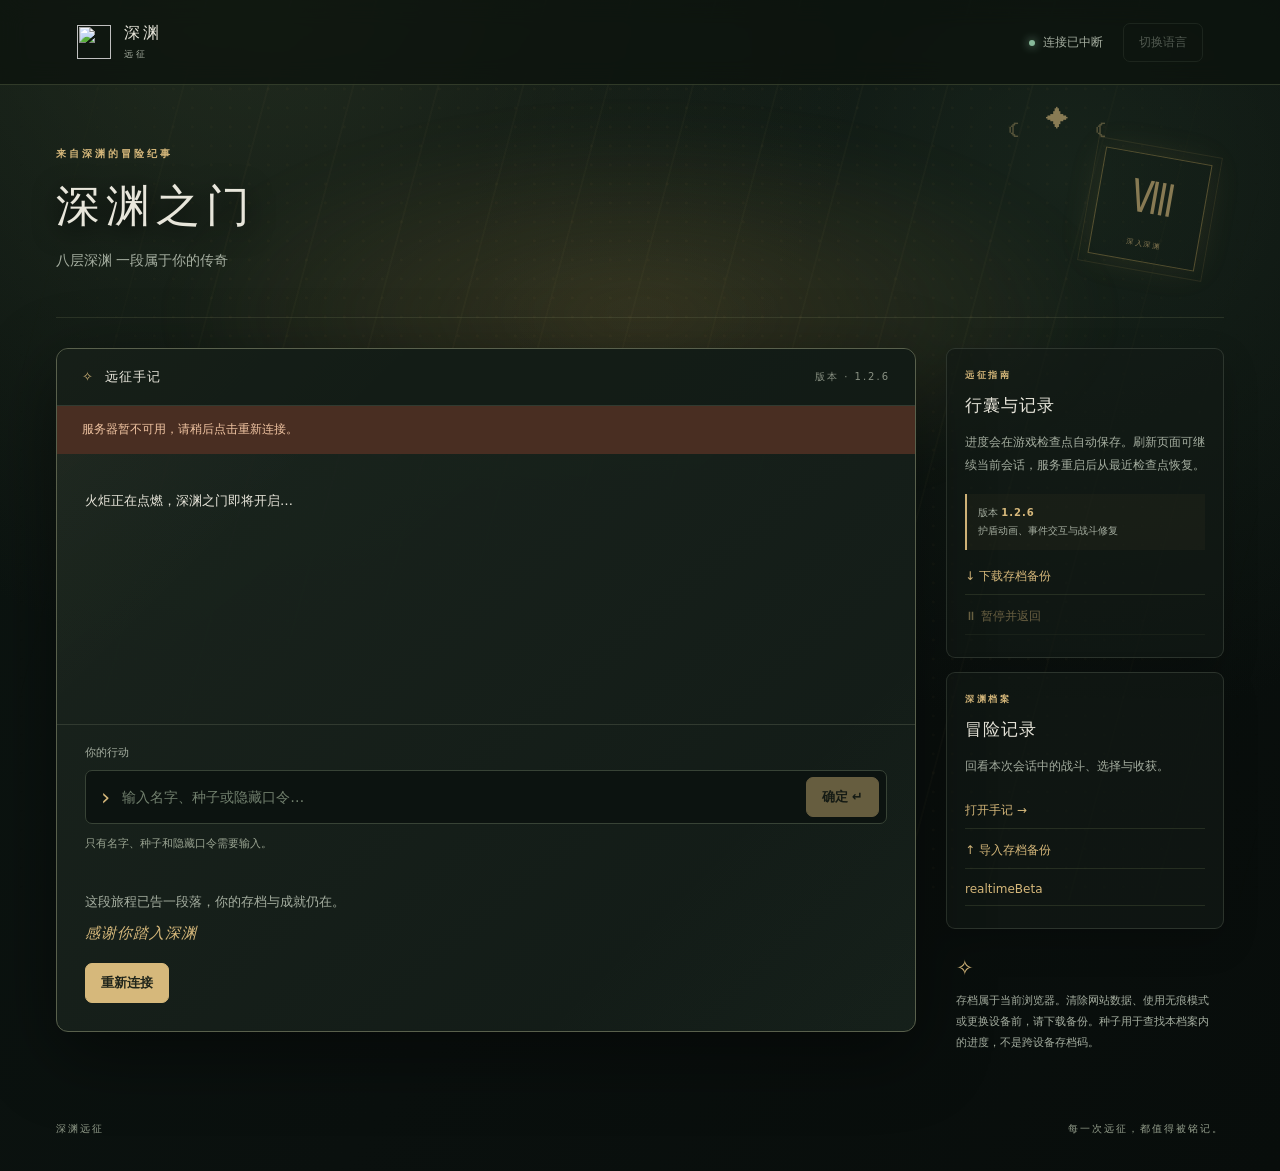
==== commit 1a0334a5: "Add files via upload" ====
--- a/web/public/index.html
+++ b/web/public/index.html
@@ -44,7 +44,7 @@
       </section>
       <aside>
         <section class="side-card"><p class="eyebrow" data-i18n="fieldNotes">远征指南</p><h2 data-i18n="supplies">行囊与记录</h2><p data-i18n="saveNote">进度会在游戏检查点自动保存。刷新页面可继续当前会话，服务重启后从最近检查点恢复。</p><p class="release-note"><span data-i18n="versionLabel">版本</span> <strong data-i18n="releaseVersion">1.2.6</strong><br><span data-i18n="releaseNote">护盾动画、事件交互与战斗修复</span></p><a href="/api/backup" class="side-action" id="backup" data-i18n="backup">↓ 下载存档备份</a><button id="pause" class="side-action" data-i18n="pause">⏸ 暂停并返回</button></section>
-        <section class="side-card"><p class="eyebrow" data-i18n="archive">深渊档案</p><h2 data-i18n="history">冒险记录</h2><p data-i18n="historyNote">回看本次会话中的战斗、选择与收获。</p><button id="show-history" class="side-action" data-i18n="openHistory">打开手记 →</button><button id="import-backup" class="side-action" data-i18n="importBackup">↑ 导入存档备份</button><input id="backup-file" type="file" accept=".zip,application/zip" hidden></section>
+        <section class="side-card"><p class="eyebrow" data-i18n="archive">深渊档案</p><h2 data-i18n="history">冒险记录</h2><p data-i18n="historyNote">回看本次会话中的战斗、选择与收获。</p><button id="show-history" class="side-action" data-i18n="openHistory">打开手记 →</button><button id="import-backup" class="side-action" data-i18n="importBackup">↑ 导入存档备份</button><a class="side-action realtime-beta" href="/realtime-test/" data-i18n="realtimeBeta">✦ 实时战斗 Beta →</a><input id="backup-file" type="file" accept=".zip,application/zip" hidden></section>
         <div class="footnote"><span class="spark">✧</span><p data-i18n="storageNote">存档属于当前浏览器。清除网站数据、使用无痕模式或更换设备前，请下载备份。种子用于查找本档案内的进度，不是跨设备存档码。</p></div>
       </aside>
     </div>
